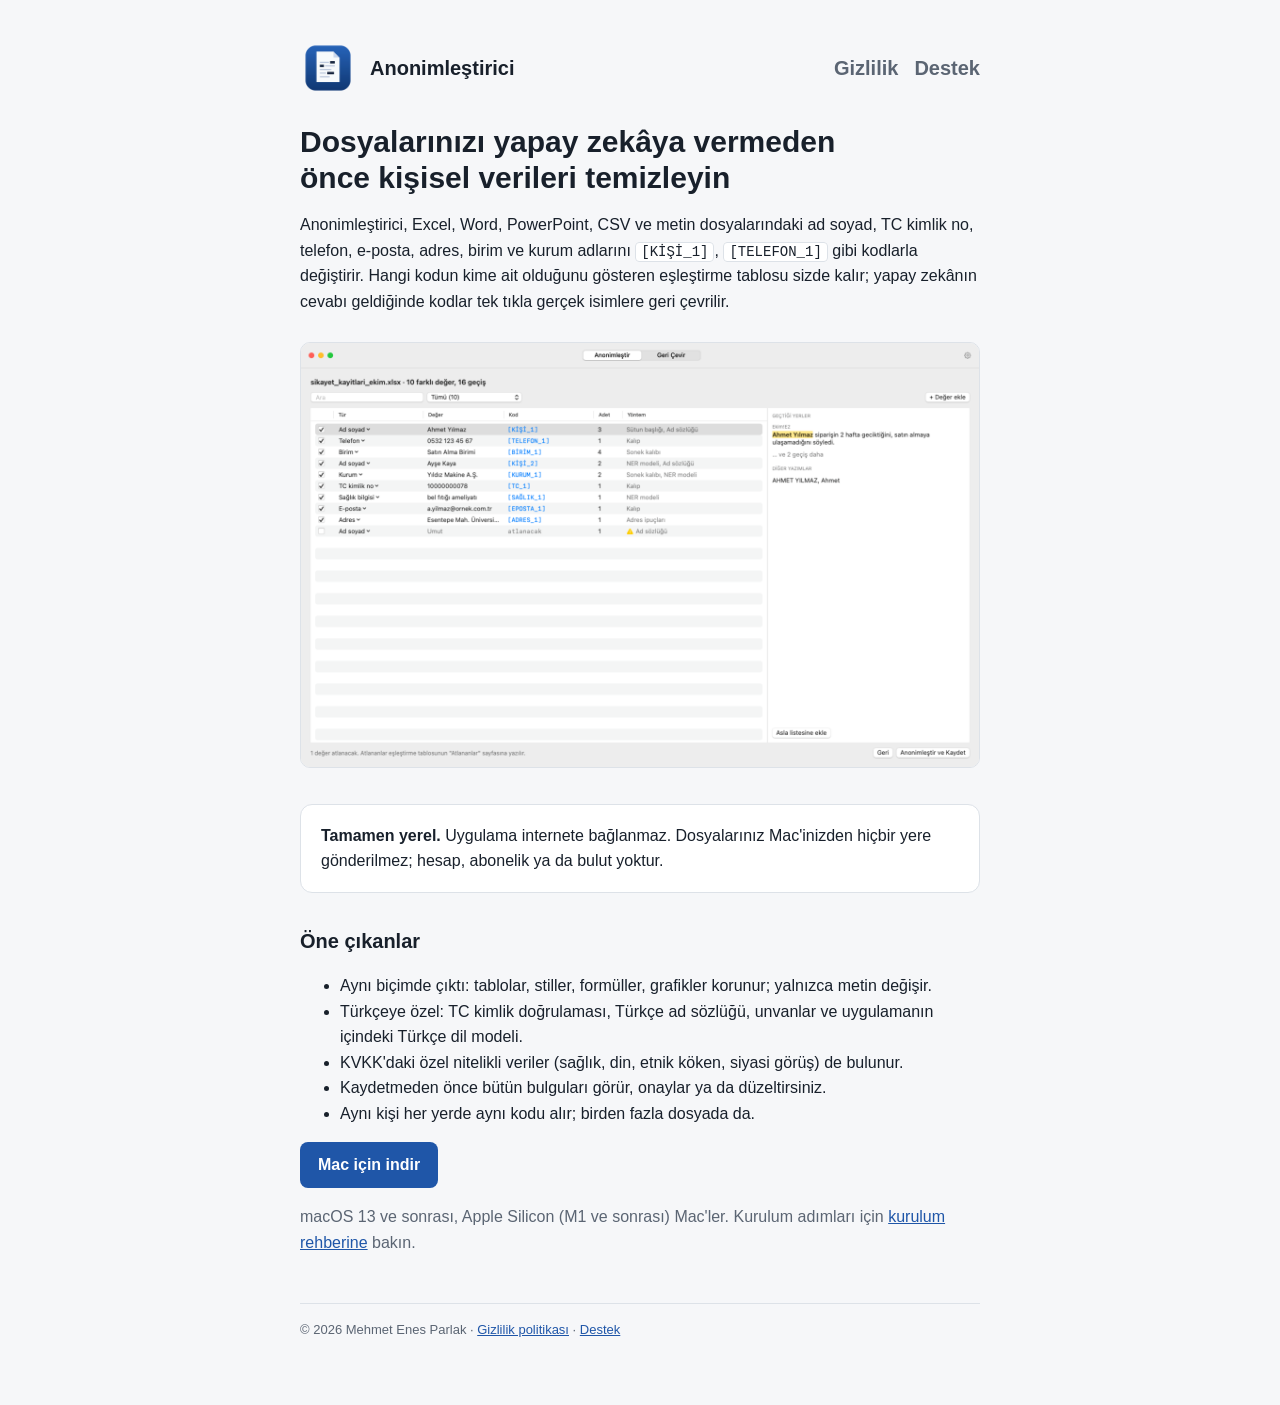
==== site/index.html @ cafde000 "Anonimleştirici 0.1.0 Türkçe belgelerdeki kişisel verileri Mac'ten çıkarmadan anonimleştiren uygulam" ====
<!doctype html>
<html lang="tr">
<head>
<meta charset="utf-8"><meta name="viewport" content="width=device-width, initial-scale=1">
<title>Anonimleştirici</title>
<meta name="description" content="Excel, Word ve PowerPoint dosyalarındaki kişisel verileri Mac'inizden çıkarmadan anonimleştiren uygulama.">
<link rel="stylesheet" href="style.css">
</head>
<body><main>
<header><img src="icon.png" alt=""><a href="./">Anonimleştirici</a>
<nav><a href="gizlilik.html">Gizlilik</a><a href="destek.html">Destek</a></nav></header>
<h1>Dosyalarınızı yapay zekâya vermeden önce kişisel verileri temizleyin</h1>
<p>Anonimleştirici, Excel, Word, PowerPoint, CSV ve metin dosyalarındaki ad soyad, TC kimlik no, telefon, e-posta, adres, birim ve kurum adlarını <code>[KİŞİ_1]</code>, <code>[TELEFON_1]</code> gibi kodlarla değiştirir. Hangi kodun kime ait olduğunu gösteren eşleştirme tablosu sizde kalır; yapay zekânın cevabı geldiğinde kodlar tek tıkla gerçek isimlere geri çevrilir.</p>
<img class="shot" src="ekran-onizleme.png" alt="Bulguların listelendiği önizleme ekranı">
<div class="card"><strong>Tamamen yerel.</strong> Uygulama internete bağlanmaz. Dosyalarınız Mac'inizden hiçbir yere gönderilmez; hesap, abonelik ya da bulut yoktur.</div>
<h2>Öne çıkanlar</h2>
<ul>
<li>Aynı biçimde çıktı: tablolar, stiller, formüller, grafikler korunur; yalnızca metin değişir.</li>
<li>Türkçeye özel: TC kimlik doğrulaması, Türkçe ad sözlüğü, unvanlar ve uygulamanın içindeki Türkçe dil modeli.</li>
<li>KVKK'daki özel nitelikli veriler (sağlık, din, etnik köken, siyasi görüş) de bulunur.</li>
<li>Kaydetmeden önce bütün bulguları görür, onaylar ya da düzeltirsiniz.</li>
<li>Aynı kişi her yerde aynı kodu alır; birden fazla dosyada da.</li>
</ul>
<p><a class="download" href="https://github.com/meparlak/anonimlestirici/releases/latest/download/Anonimlestirici.dmg">Mac için indir</a></p>
<p class="muted">macOS 13 ve sonrası, Apple Silicon (M1 ve sonrası) Mac'ler. Kurulum adımları için <a href="https://github.com/meparlak/anonimlestirici/blob/main/docs/KURULUM.md">kurulum rehberine</a> bakın.</p>
<footer>© 2026 Mehmet Enes Parlak · <a href="gizlilik.html">Gizlilik politikası</a> · <a href="destek.html">Destek</a></footer>
</main></body></html>
---- site/style.css ----
:root { --bg:#f6f7f9; --paper:#fff; --ink:#18202b; --muted:#5b6573; --line:#dde2e8; --accent:#1f56a8; }
@media (prefers-color-scheme: dark) { :root { --bg:#14181d; --paper:#1b2027; --ink:#e6e9ed; --muted:#9aa4b0; --line:#2e353e; --accent:#6ea1f0; } }
* { box-sizing: border-box; }
body { margin:0; background:var(--bg); color:var(--ink); font:16px/1.6 -apple-system, BlinkMacSystemFont, "Helvetica Neue", Arial, sans-serif; }
main { max-width: 720px; margin: 0 auto; padding: 40px max(20px, env(safe-area-inset-left)) 64px; }
header { display:flex; align-items:center; gap:14px; margin-bottom: 28px; }
header img { width:56px; height:56px; }
header a { color: inherit; text-decoration: none; font-weight: 600; font-size: 20px; }
nav { margin-left:auto; display:flex; gap:16px; font-size:14px; }
nav a { color: var(--muted); text-decoration:none; } nav a:hover { color: var(--accent); }
h1 { font-size: 30px; line-height:1.2; margin: 0 0 12px; text-wrap: balance; }
h2 { font-size: 20px; margin: 32px 0 8px; }
p, li { color: var(--ink); } .muted { color: var(--muted); }
a { color: var(--accent); }
.card { background: var(--paper); border:1px solid var(--line); border-radius: 12px; padding: 18px 20px; margin: 16px 0; }
code { background: var(--paper); border:1px solid var(--line); border-radius:4px; padding: 1px 5px; font-size: 14px; }
footer { margin-top: 48px; font-size: 13px; color: var(--muted); border-top: 1px solid var(--line); padding-top: 16px; }
img.shot { width:100%; border-radius: 10px; border:1px solid var(--line); margin: 12px 0; }
a.download { display:inline-block; background:var(--accent); color:#fff; text-decoration:none; font-weight:600; padding:10px 18px; border-radius:8px; }
a.download:hover { filter:brightness(1.08); }
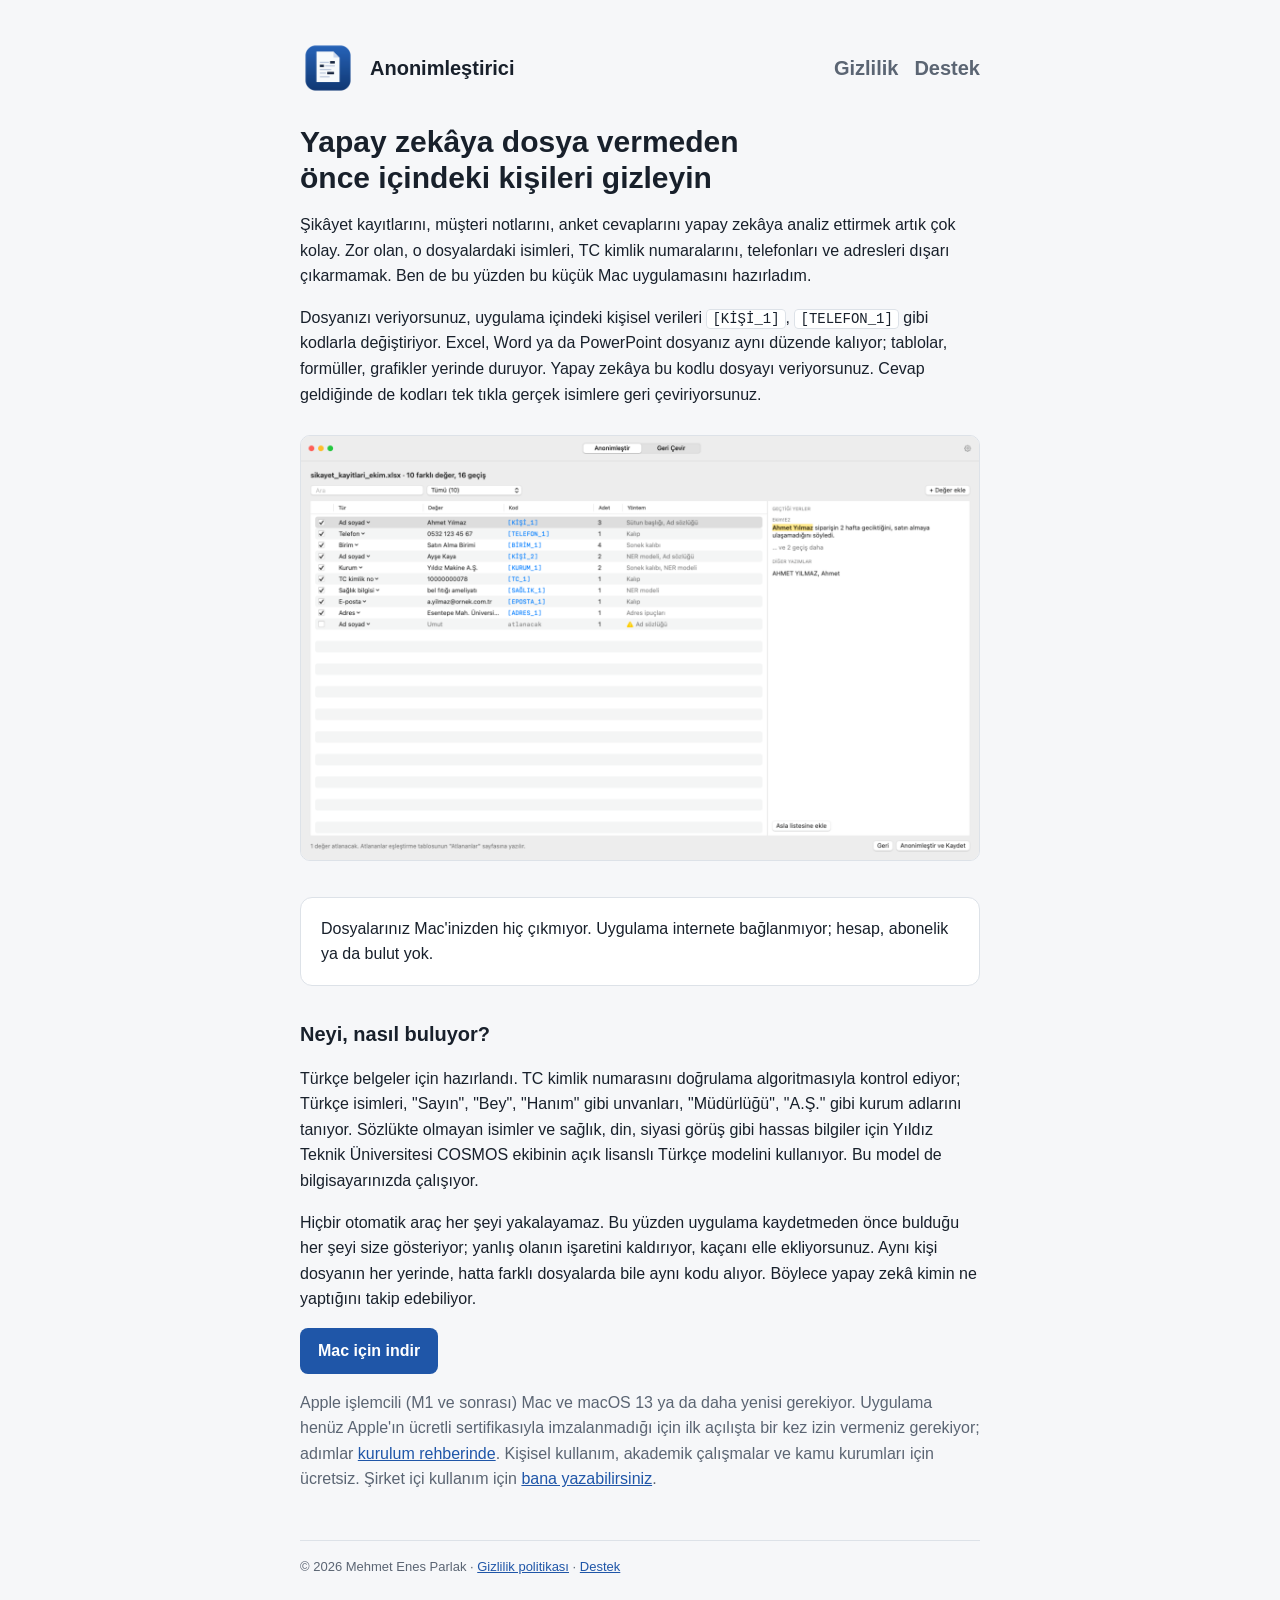
==== commit 3deab4d2: "Tanıtım sayfasının metni sadeleştirildi" ====
--- a/site/index.html
+++ b/site/index.html
@@ -9,19 +9,15 @@
 <body><main>
 <header><img src="icon.png" alt=""><a href="./">Anonimleştirici</a>
 <nav><a href="gizlilik.html">Gizlilik</a><a href="destek.html">Destek</a></nav></header>
-<h1>Dosyalarınızı yapay zekâya vermeden önce kişisel verileri temizleyin</h1>
-<p>Anonimleştirici, Excel, Word, PowerPoint, CSV ve metin dosyalarındaki ad soyad, TC kimlik no, telefon, e-posta, adres, birim ve kurum adlarını <code>[KİŞİ_1]</code>, <code>[TELEFON_1]</code> gibi kodlarla değiştirir. Hangi kodun kime ait olduğunu gösteren eşleştirme tablosu sizde kalır; yapay zekânın cevabı geldiğinde kodlar tek tıkla gerçek isimlere geri çevrilir.</p>
-<img class="shot" src="ekran-onizleme.png" alt="Bulguların listelendiği önizleme ekranı">
-<div class="card"><strong>Tamamen yerel.</strong> Uygulama internete bağlanmaz. Dosyalarınız Mac'inizden hiçbir yere gönderilmez; hesap, abonelik ya da bulut yoktur.</div>
-<h2>Öne çıkanlar</h2>
-<ul>
-<li>Aynı biçimde çıktı: tablolar, stiller, formüller, grafikler korunur; yalnızca metin değişir.</li>
-<li>Türkçeye özel: TC kimlik doğrulaması, Türkçe ad sözlüğü, unvanlar ve uygulamanın içindeki Türkçe dil modeli.</li>
-<li>KVKK'daki özel nitelikli veriler (sağlık, din, etnik köken, siyasi görüş) de bulunur.</li>
-<li>Kaydetmeden önce bütün bulguları görür, onaylar ya da düzeltirsiniz.</li>
-<li>Aynı kişi her yerde aynı kodu alır; birden fazla dosyada da.</li>
-</ul>
+<h1>Yapay zekâya dosya vermeden önce içindeki kişileri gizleyin</h1>
+<p>Şikâyet kayıtlarını, müşteri notlarını, anket cevaplarını yapay zekâya analiz ettirmek artık çok kolay. Zor olan, o dosyalardaki isimleri, TC kimlik numaralarını, telefonları ve adresleri dışarı çıkarmamak. Ben de bu yüzden bu küçük Mac uygulamasını hazırladım.</p>
+<p>Dosyanızı veriyorsunuz, uygulama içindeki kişisel verileri <code>[KİŞİ_1]</code>, <code>[TELEFON_1]</code> gibi kodlarla değiştiriyor. Excel, Word ya da PowerPoint dosyanız aynı düzende kalıyor; tablolar, formüller, grafikler yerinde duruyor. Yapay zekâya bu kodlu dosyayı veriyorsunuz. Cevap geldiğinde de kodları tek tıkla gerçek isimlere geri çeviriyorsunuz.</p>
+<img class="shot" src="ekran-onizleme.png" alt="Uygulamanın bulduğu kişisel verilerin listelendiği önizleme ekranı">
+<div class="card">Dosyalarınız Mac'inizden hiç çıkmıyor. Uygulama internete bağlanmıyor; hesap, abonelik ya da bulut yok.</div>
+<h2>Neyi, nasıl buluyor?</h2>
+<p>Türkçe belgeler için hazırlandı. TC kimlik numarasını doğrulama algoritmasıyla kontrol ediyor; Türkçe isimleri, "Sayın", "Bey", "Hanım" gibi unvanları, "Müdürlüğü", "A.Ş." gibi kurum adlarını tanıyor. Sözlükte olmayan isimler ve sağlık, din, siyasi görüş gibi hassas bilgiler için Yıldız Teknik Üniversitesi COSMOS ekibinin açık lisanslı Türkçe modelini kullanıyor. Bu model de bilgisayarınızda çalışıyor.</p>
+<p>Hiçbir otomatik araç her şeyi yakalayamaz. Bu yüzden uygulama kaydetmeden önce bulduğu her şeyi size gösteriyor; yanlış olanın işaretini kaldırıyor, kaçanı elle ekliyorsunuz. Aynı kişi dosyanın her yerinde, hatta farklı dosyalarda bile aynı kodu alıyor. Böylece yapay zekâ kimin ne yaptığını takip edebiliyor.</p>
 <p><a class="download" href="https://github.com/meparlak/anonimlestirici/releases/latest/download/Anonimlestirici.dmg">Mac için indir</a></p>
-<p class="muted">macOS 13 ve sonrası, Apple Silicon (M1 ve sonrası) Mac'ler. Kurulum adımları için <a href="https://github.com/meparlak/anonimlestirici/blob/main/docs/KURULUM.md">kurulum rehberine</a> bakın.</p>
+<p class="muted">Apple işlemcili (M1 ve sonrası) Mac ve macOS 13 ya da daha yenisi gerekiyor. Uygulama henüz Apple'ın ücretli sertifikasıyla imzalanmadığı için ilk açılışta bir kez izin vermeniz gerekiyor; adımlar <a href="https://github.com/meparlak/anonimlestirici/blob/main/docs/KURULUM.md">kurulum rehberinde</a>. Kişisel kullanım, akademik çalışmalar ve kamu kurumları için ücretsiz. Şirket içi kullanım için <a href="mailto:enesparlakq@gmail.com">bana yazabilirsiniz</a>.</p>
 <footer>© 2026 Mehmet Enes Parlak · <a href="gizlilik.html">Gizlilik politikası</a> · <a href="destek.html">Destek</a></footer>
 </main></body></html>
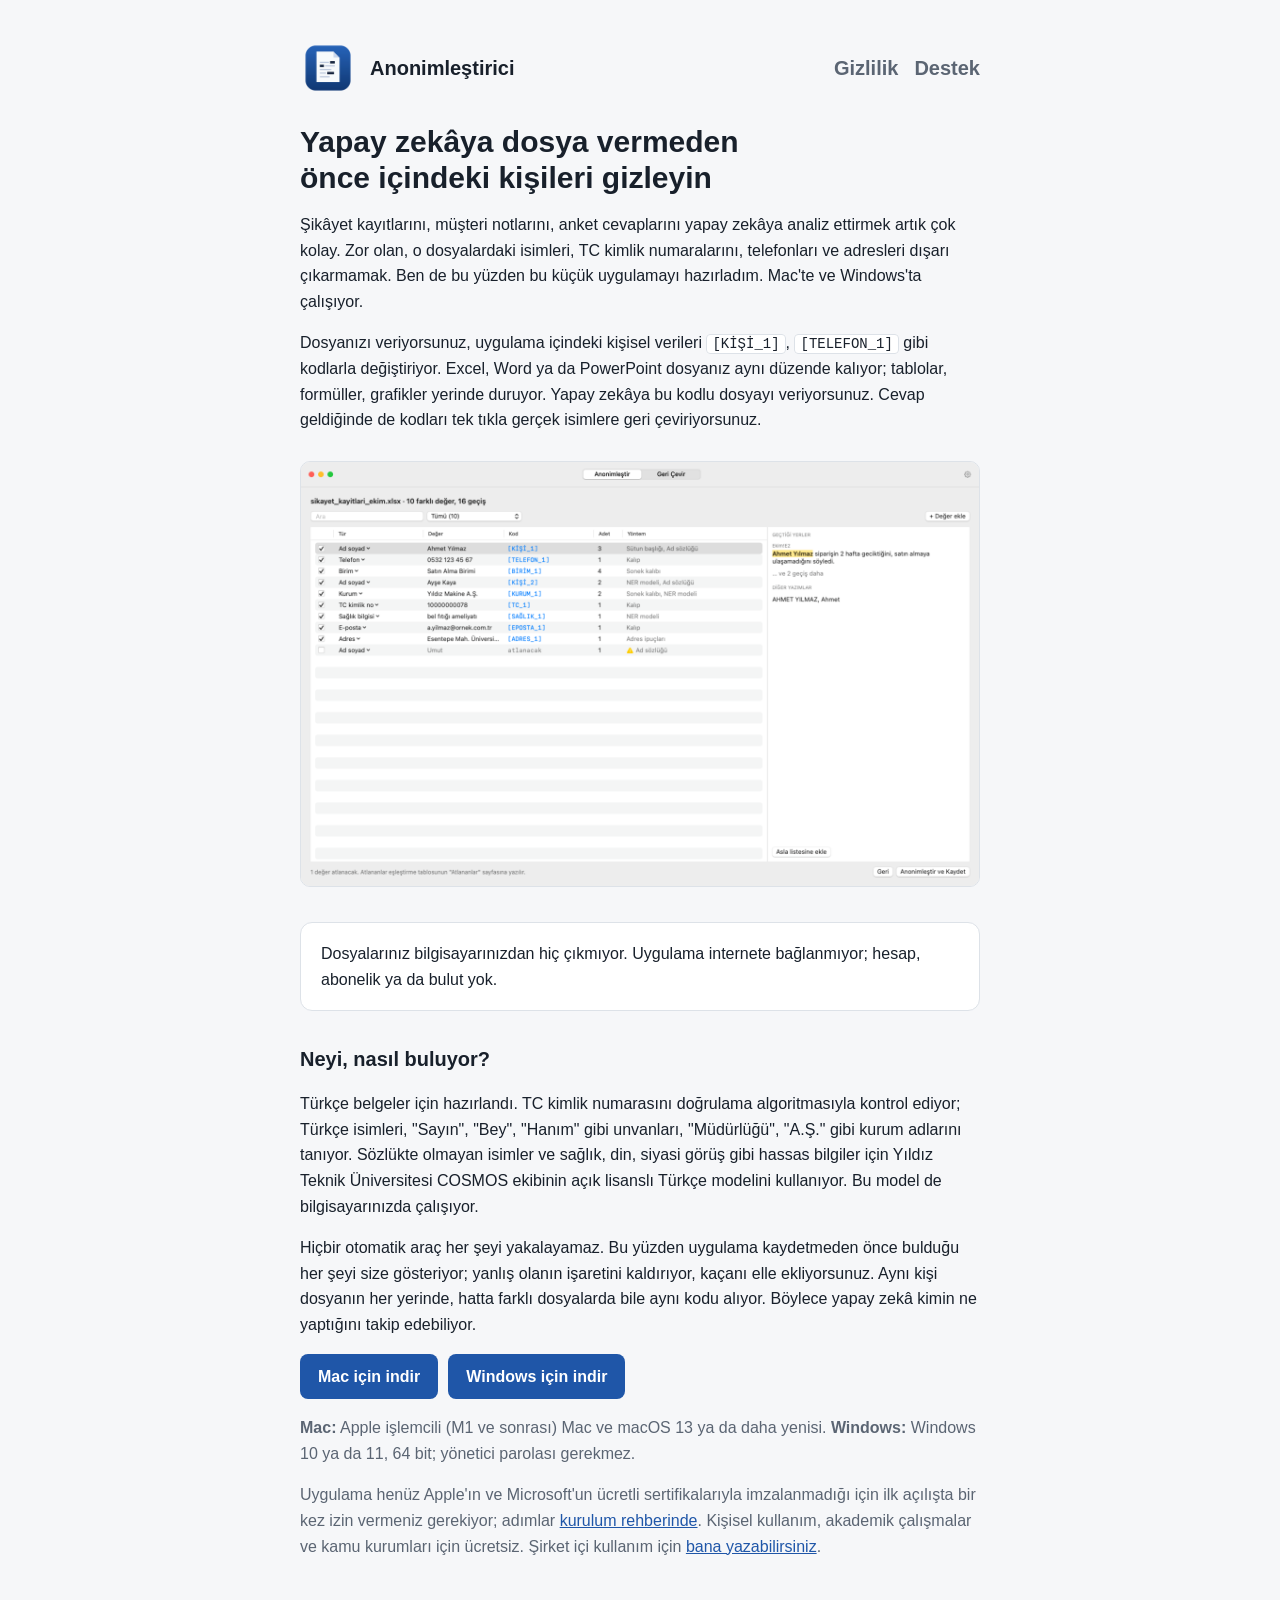
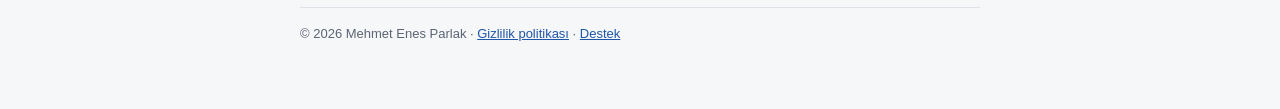
==== commit 2dbf6d18: "0.2.0: Windows sürümü; kurulum rehberi, README ve tanıtım sayfası iki platforma göre güncellendi" ====
--- a/site/index.html
+++ b/site/index.html
@@ -3,21 +3,25 @@
 <head>
 <meta charset="utf-8"><meta name="viewport" content="width=device-width, initial-scale=1">
 <title>Anonimleştirici</title>
-<meta name="description" content="Excel, Word ve PowerPoint dosyalarındaki kişisel verileri Mac'inizden çıkarmadan anonimleştiren uygulama.">
+<meta name="description" content="Excel, Word ve PowerPoint dosyalarındaki kişisel verileri bilgisayarınızdan çıkarmadan anonimleştiren Mac ve Windows uygulaması.">
 <link rel="stylesheet" href="style.css">
 </head>
 <body><main>
 <header><img src="icon.png" alt=""><a href="./">Anonimleştirici</a>
 <nav><a href="gizlilik.html">Gizlilik</a><a href="destek.html">Destek</a></nav></header>
 <h1>Yapay zekâya dosya vermeden önce içindeki kişileri gizleyin</h1>
-<p>Şikâyet kayıtlarını, müşteri notlarını, anket cevaplarını yapay zekâya analiz ettirmek artık çok kolay. Zor olan, o dosyalardaki isimleri, TC kimlik numaralarını, telefonları ve adresleri dışarı çıkarmamak. Ben de bu yüzden bu küçük Mac uygulamasını hazırladım.</p>
+<p>Şikâyet kayıtlarını, müşteri notlarını, anket cevaplarını yapay zekâya analiz ettirmek artık çok kolay. Zor olan, o dosyalardaki isimleri, TC kimlik numaralarını, telefonları ve adresleri dışarı çıkarmamak. Ben de bu yüzden bu küçük uygulamayı hazırladım. Mac'te ve Windows'ta çalışıyor.</p>
 <p>Dosyanızı veriyorsunuz, uygulama içindeki kişisel verileri <code>[KİŞİ_1]</code>, <code>[TELEFON_1]</code> gibi kodlarla değiştiriyor. Excel, Word ya da PowerPoint dosyanız aynı düzende kalıyor; tablolar, formüller, grafikler yerinde duruyor. Yapay zekâya bu kodlu dosyayı veriyorsunuz. Cevap geldiğinde de kodları tek tıkla gerçek isimlere geri çeviriyorsunuz.</p>
 <img class="shot" src="ekran-onizleme.png" alt="Uygulamanın bulduğu kişisel verilerin listelendiği önizleme ekranı">
-<div class="card">Dosyalarınız Mac'inizden hiç çıkmıyor. Uygulama internete bağlanmıyor; hesap, abonelik ya da bulut yok.</div>
+<div class="card">Dosyalarınız bilgisayarınızdan hiç çıkmıyor. Uygulama internete bağlanmıyor; hesap, abonelik ya da bulut yok.</div>
 <h2>Neyi, nasıl buluyor?</h2>
 <p>Türkçe belgeler için hazırlandı. TC kimlik numarasını doğrulama algoritmasıyla kontrol ediyor; Türkçe isimleri, "Sayın", "Bey", "Hanım" gibi unvanları, "Müdürlüğü", "A.Ş." gibi kurum adlarını tanıyor. Sözlükte olmayan isimler ve sağlık, din, siyasi görüş gibi hassas bilgiler için Yıldız Teknik Üniversitesi COSMOS ekibinin açık lisanslı Türkçe modelini kullanıyor. Bu model de bilgisayarınızda çalışıyor.</p>
 <p>Hiçbir otomatik araç her şeyi yakalayamaz. Bu yüzden uygulama kaydetmeden önce bulduğu her şeyi size gösteriyor; yanlış olanın işaretini kaldırıyor, kaçanı elle ekliyorsunuz. Aynı kişi dosyanın her yerinde, hatta farklı dosyalarda bile aynı kodu alıyor. Böylece yapay zekâ kimin ne yaptığını takip edebiliyor.</p>
-<p><a class="download" href="https://github.com/meparlak/anonimlestirici/releases/latest/download/Anonimlestirici.dmg">Mac için indir</a></p>
-<p class="muted">Apple işlemcili (M1 ve sonrası) Mac ve macOS 13 ya da daha yenisi gerekiyor. Uygulama henüz Apple'ın ücretli sertifikasıyla imzalanmadığı için ilk açılışta bir kez izin vermeniz gerekiyor; adımlar <a href="https://github.com/meparlak/anonimlestirici/blob/main/docs/KURULUM.md">kurulum rehberinde</a>. Kişisel kullanım, akademik çalışmalar ve kamu kurumları için ücretsiz. Şirket içi kullanım için <a href="mailto:enesparlakq@gmail.com">bana yazabilirsiniz</a>.</p>
+<div class="downloads">
+<a class="download" href="https://github.com/meparlak/anonimlestirici/releases/latest/download/Anonimlestirici.dmg">Mac için indir</a>
+<a class="download" href="https://github.com/meparlak/anonimlestirici/releases/latest/download/Anonimlestirici-Kurulum.exe">Windows için indir</a>
+</div>
+<p class="muted"><strong>Mac:</strong> Apple işlemcili (M1 ve sonrası) Mac ve macOS 13 ya da daha yenisi. <strong>Windows:</strong> Windows 10 ya da 11, 64 bit; yönetici parolası gerekmez.</p>
+<p class="muted">Uygulama henüz Apple'ın ve Microsoft'un ücretli sertifikalarıyla imzalanmadığı için ilk açılışta bir kez izin vermeniz gerekiyor; adımlar <a href="https://github.com/meparlak/anonimlestirici/blob/main/docs/KURULUM.md">kurulum rehberinde</a>. Kişisel kullanım, akademik çalışmalar ve kamu kurumları için ücretsiz. Şirket içi kullanım için <a href="mailto:enesparlakq@gmail.com">bana yazabilirsiniz</a>.</p>
 <footer>© 2026 Mehmet Enes Parlak · <a href="gizlilik.html">Gizlilik politikası</a> · <a href="destek.html">Destek</a></footer>
 </main></body></html>
--- a/site/style.css
+++ b/site/style.css
@@ -18,3 +18,4 @@
 img.shot { width:100%; border-radius: 10px; border:1px solid var(--line); margin: 12px 0; }
 a.download { display:inline-block; background:var(--accent); color:#fff; text-decoration:none; font-weight:600; padding:10px 18px; border-radius:8px; }
 a.download:hover { filter:brightness(1.08); }
+.downloads { display:flex; flex-wrap:wrap; gap:10px; margin: 8px 0 4px; }
